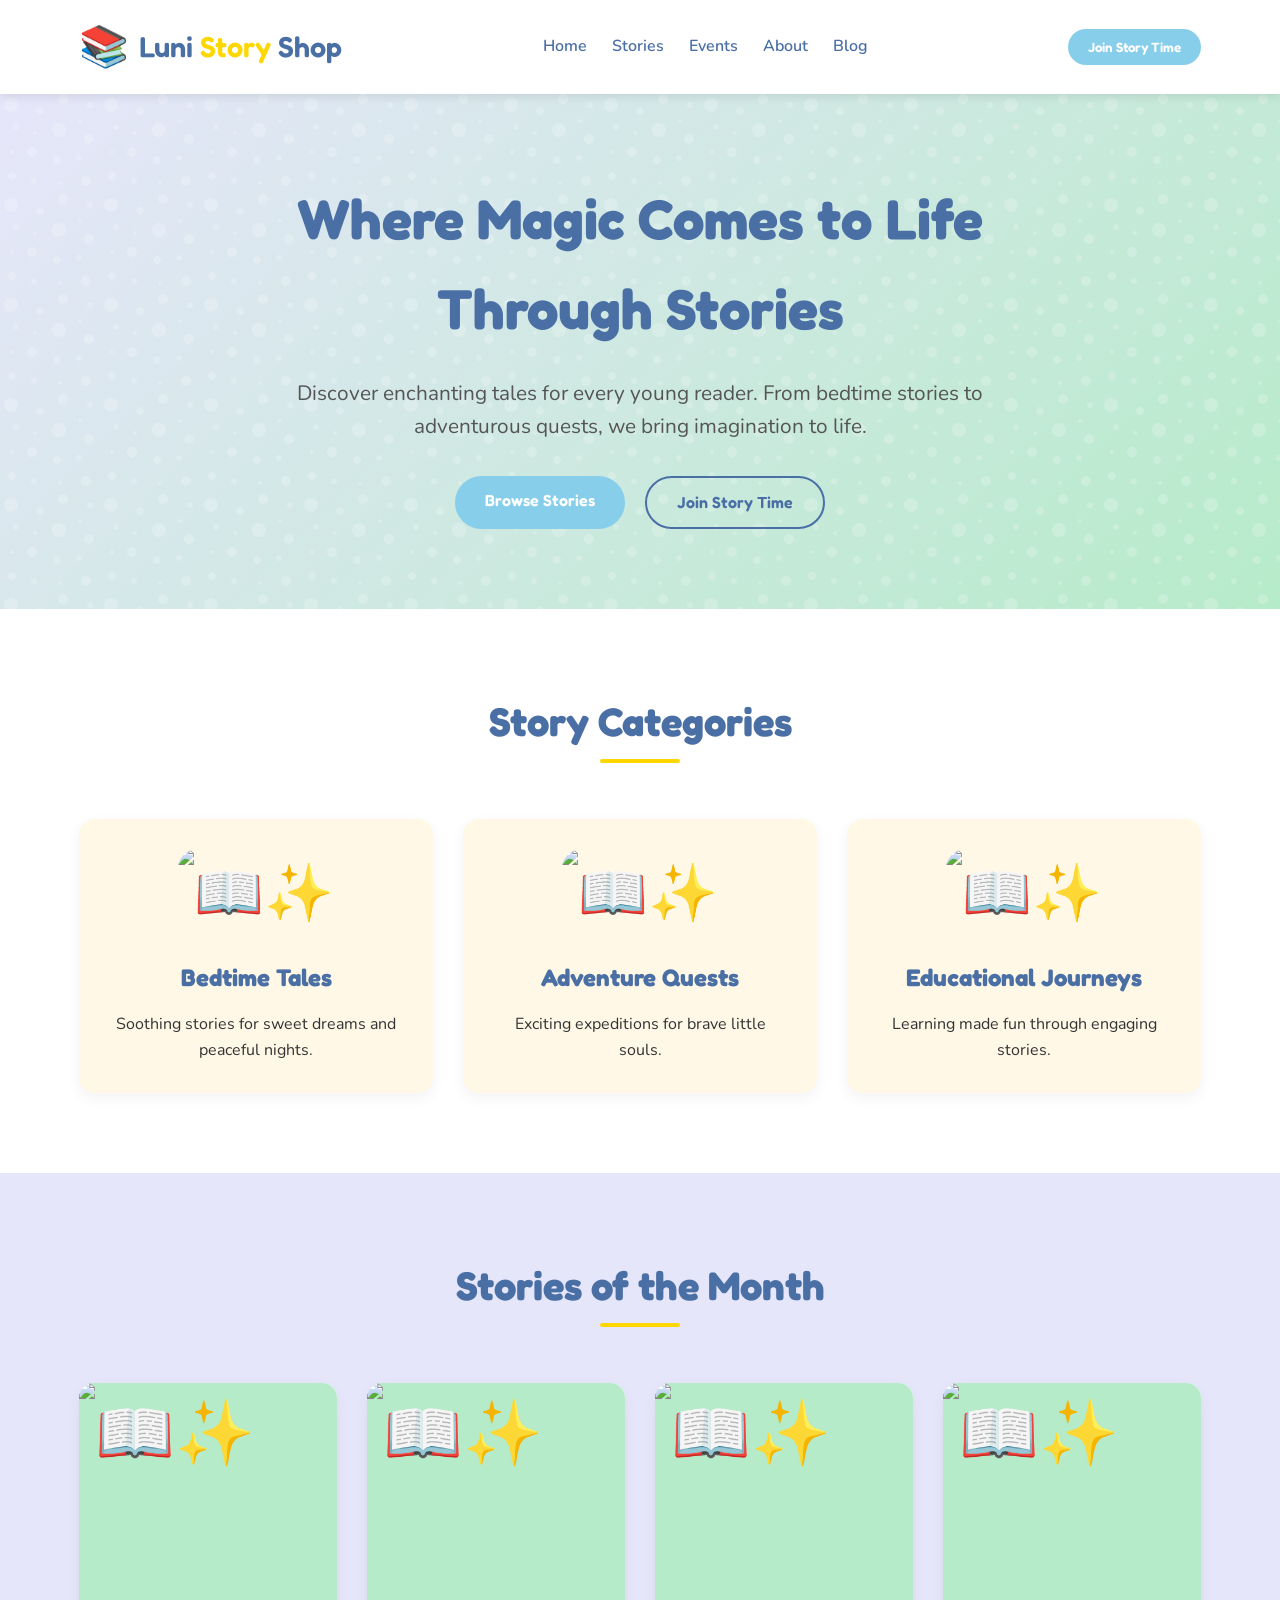
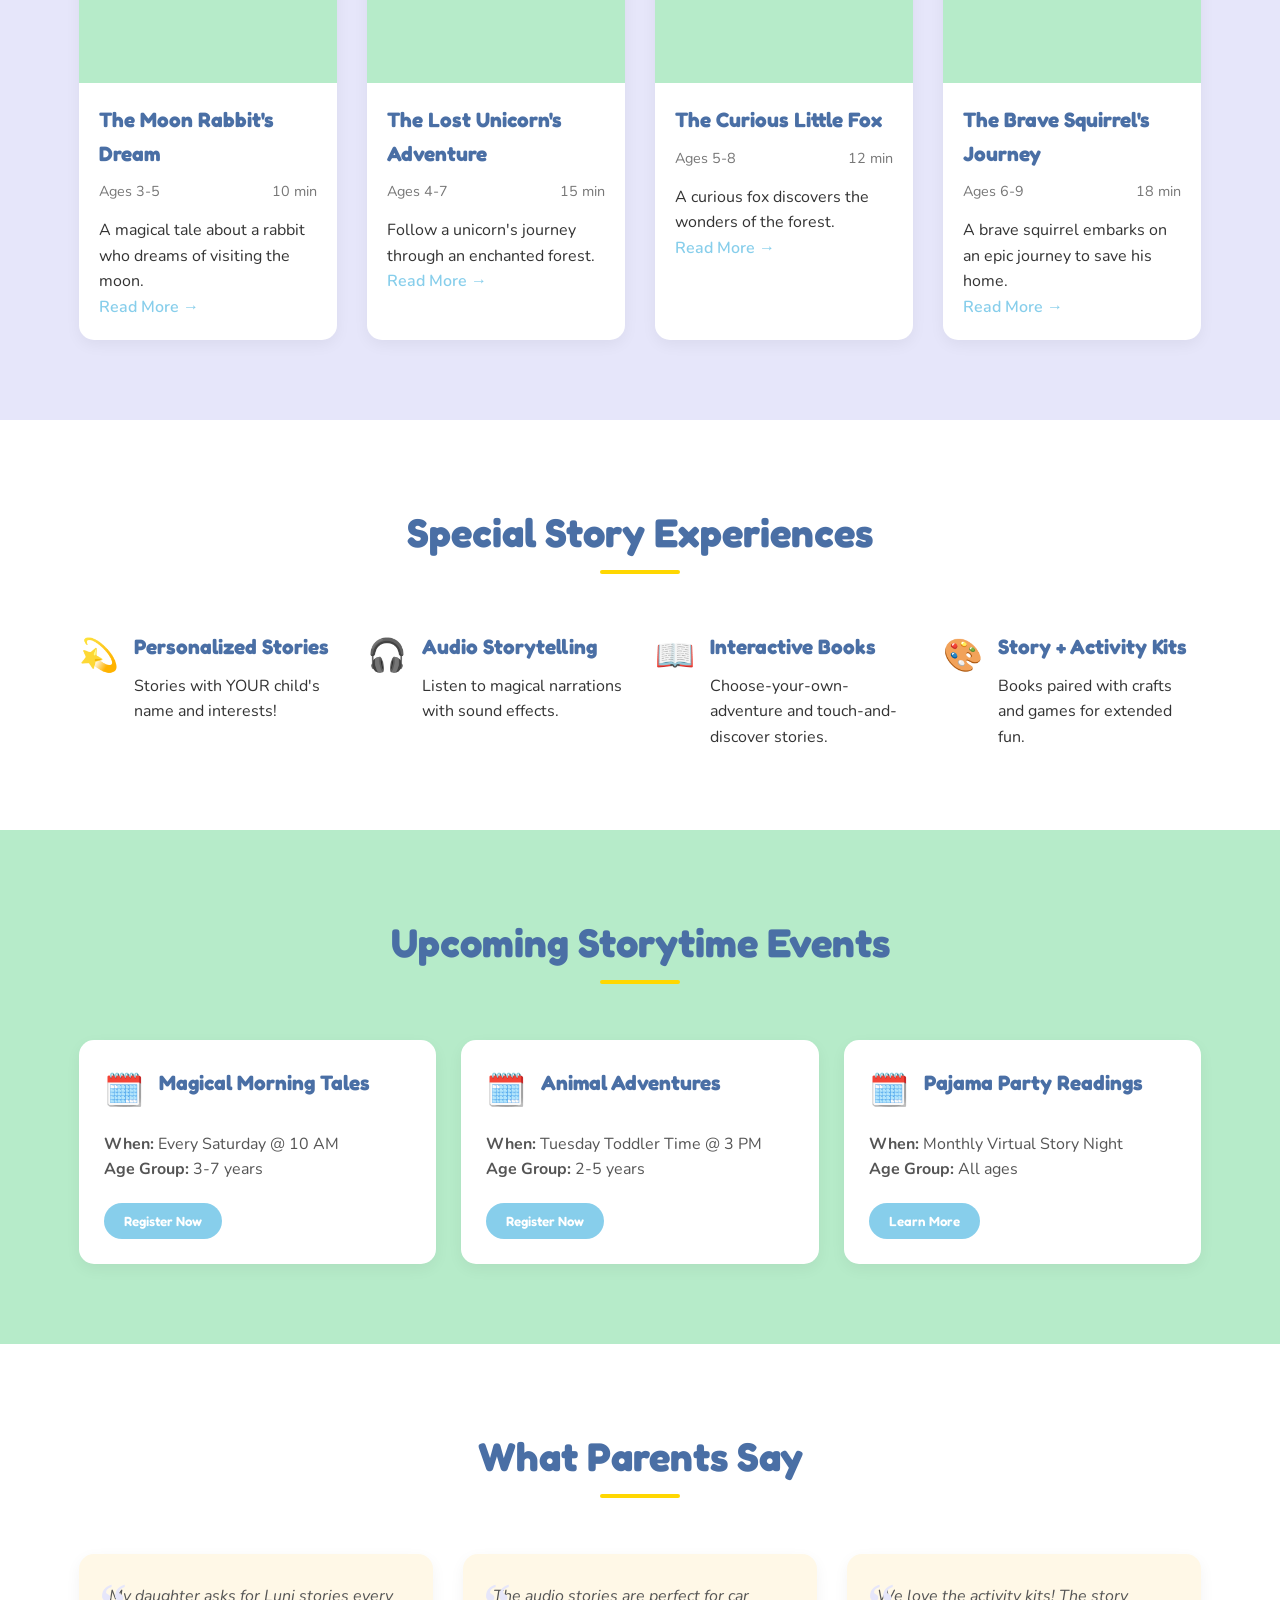
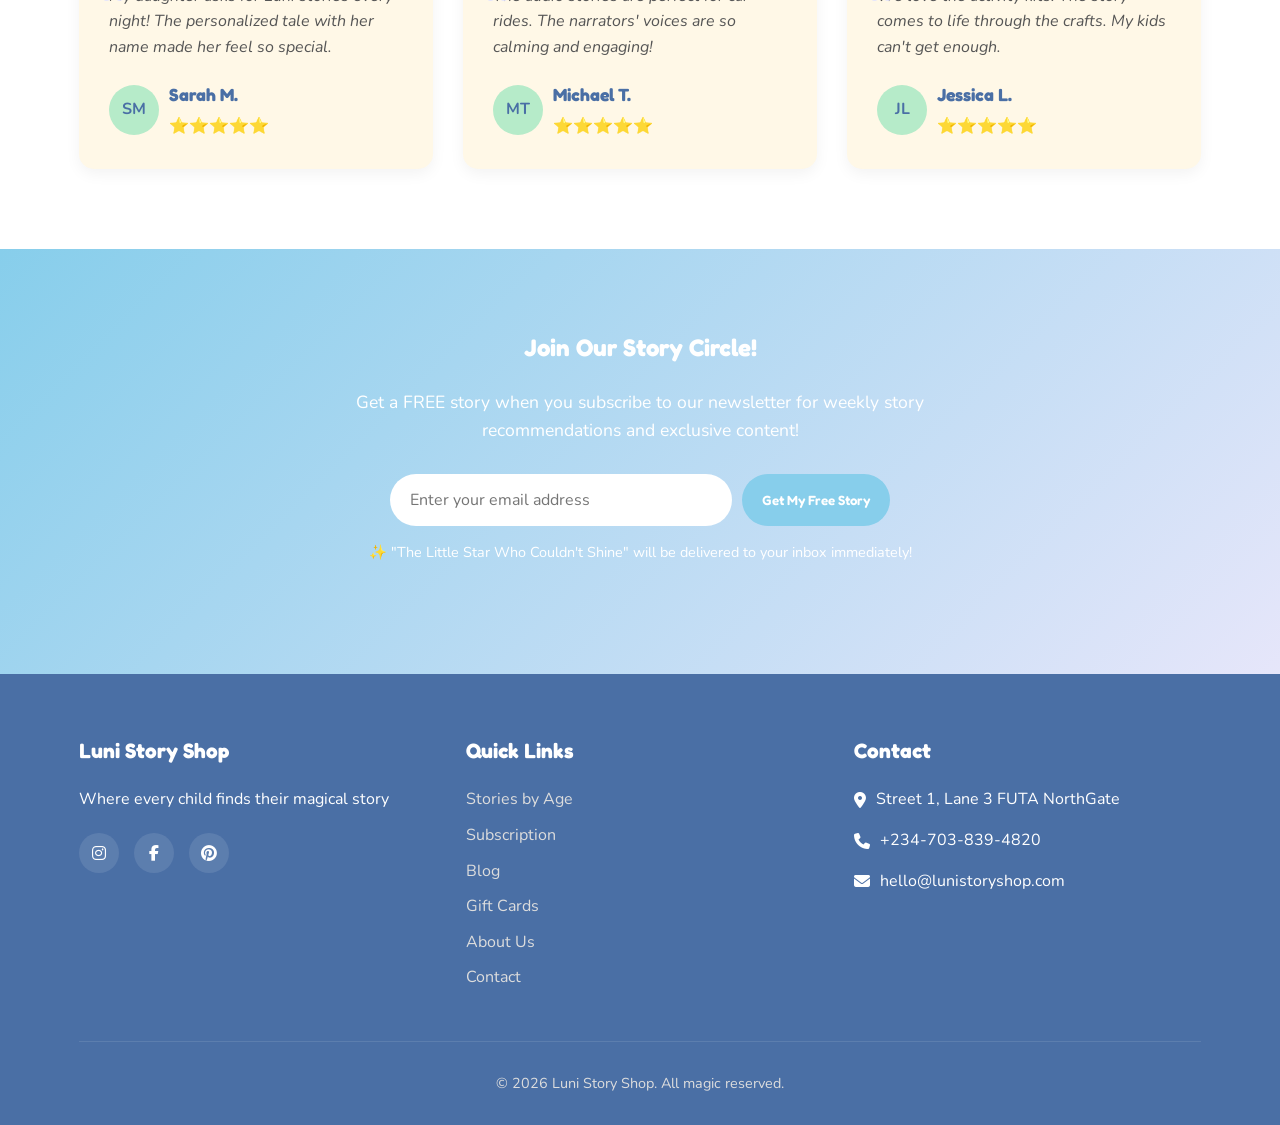
==== index.html @ 5b582730 "Add files via upload" ====
<!DOCTYPE html>
<html lang="en">
<head>
    <meta charset="UTF-8">
    <meta name="viewport" content="width=device-width, initial-scale=1.0">
    <title>Luni Story Shop - Where Magic Comes to Life Through Stories</title>
    <style>
        :root {
            --lavender: #E6E6FA;
            --mint: #B6EBC9;
            --cream: #FFF8E7;
            --warm-brown: #8B7355;
            --gold: #FFD700;
            --sky-blue: #87CEEB;
            --dark-blue: #4A6FA5;
        }
        
        * {
            margin: 0;
            padding: 0;
            box-sizing: border-box;
        }
        
        body {
            font-family: 'Nunito', sans-serif;
            background-color: var(--cream);
            color: #333;
            line-height: 1.6;
        }
        
        h1, h2, h3, h4 {
            font-family: 'Fredoka', sans-serif;
            color: var(--dark-blue);
            margin-bottom: 1rem;
        }
        
        .container {
            width: 90%;
            max-width: 1200px;
            margin: 0 auto;
            padding: 0 15px;
        }
        
        /* Header Styles */
        header {
            background-color: white;
            box-shadow: 0 2px 10px rgba(0,0,0,0.1);
            position: sticky;
            top: 0;
            z-index: 100;
        }
        
        .header-content {
            display: flex;
            justify-content: space-between;
            align-items: center;
            padding: 15px 0;
        }
        
        .logo {
            display: flex;
            align-items: center;
            gap: 10px;
        }
        
        .logo-icon {
            font-size: 2.5rem;
            color: var(--sky-blue);
        }
        
        .logo-text {
            font-family: 'Fredoka', sans-serif;
            font-size: 1.8rem;
            font-weight: 600;
            color: var(--dark-blue);
        }
        
        .logo-text span {
            color: var(--gold);
        }
        
        nav ul {
            display: flex;
            list-style: none;
            gap: 25px;
        }
        
        nav a {
            text-decoration: none;
            color: var(--dark-blue);
            font-weight: 600;
            transition: color 0.3s;
        }
        
        nav a:hover {
            color: var(--sky-blue);
        }
        
        .cta-button {
            background-color: var(--sky-blue);
            color: white;
            border: none;
            padding: 10px 20px;
            border-radius: 30px;
            font-family: 'Fredoka', sans-serif;
            font-weight: 600;
            cursor: pointer;
            transition: background-color 0.3s;
        }
        
        .cta-button:hover {
            background-color: var(--dark-blue);
        }
        
        /* Hero Section */
        .hero {
            background: linear-gradient(135deg, var(--lavender) 0%, var(--mint) 100%);
            padding: 80px 0;
            text-align: center;
            position: relative;
            overflow: hidden;
        }
        
        .hero::before {
            content: "";
            position: absolute;
            top: 0;
            left: 0;
            right: 0;
            bottom: 0;
            background-image: url("data:image/svg+xml,%3Csvg width='100' height='100' viewBox='0 0 100 100' xmlns='http://www.w3.org/2000/svg'%3E%3Cpath d='M11 18c3.866 0 7-3.134 7-7s-3.134-7-7-7-7 3.134-7 7 3.134 7 7 7zm48 25c3.866 0 7-3.134 7-7s-3.134-7-7-7-7 3.134-7 7 3.134 7 7 7zm-43-7c1.657 0 3-1.343 3-3s-1.343-3-3-3-3 1.343-3 3 1.343 3 3 3zm63 31c1.657 0 3-1.343 3-3s-1.343-3-3-3-3 1.343-3 3 1.343 3 3 3zM34 90c1.657 0 3-1.343 3-3s-1.343-3-3-3-3 1.343-3 3 1.343 3 3 3zm56-76c1.657 0 3-1.343 3-3s-1.343-3-3-3-3 1.343-3 3 1.343 3 3 3zM12 86c2.21 0 4-1.79 4-4s-1.79-4-4-4-4 1.79-4 4 1.79 4 4 4zm28-65c2.21 0 4-1.79 4-4s-1.79-4-4-4-4 1.79-4 4 1.79 4 4 4zm23-11c2.76 0 5-2.24 5-5s-2.24-5-5-5-5 2.24-5 5 2.24 5 5 5zm-6 60c2.21 0 4-1.79 4-4s-1.79-4-4-4-4 1.79-4 4 1.79 4 4 4zm29 22c2.76 0 5-2.24 5-5s-2.24-5-5-5-5 2.24-5 5 2.24 5 5 5zM32 63c2.76 0 5-2.24 5-5s-2.24-5-5-5-5 2.24-5 5 2.24 5 5 5zm57-13c2.76 0 5-2.24 5-5s-2.24-5-5-5-5 2.24-5 5 2.24 5 5 5zm-9-21c1.105 0 2-.895 2-2s-.895-2-2-2-2 .895-2 2 .895 2 2 2zM60 91c1.105 0 2-.895 2-2s-.895-2-2-2-2 .895-2 2 .895 2 2 2zM35 41c1.105 0 2-.895 2-2s-.895-2-2-2-2 .895-2 2 .895 2 2 2zM12 60c1.105 0 2-.895 2-2s-.895-2-2-2-2 .895-2 2 .895 2 2 2z' fill='%23ffffff' fill-opacity='0.2' fill-rule='evenodd'/%3E%3C/svg%3E");
        }
        
        .hero-content {
            position: relative;
            z-index: 1;
            max-width: 800px;
            margin: 0 auto;
        }
        
        .hero h1 {
            font-size: 3.5rem;
            margin-bottom: 1.5rem;
            color: var(--dark-blue);
        }
        
        .hero p {
            font-size: 1.3rem;
            margin-bottom: 2rem;
            color: #555;
        }
        
        .hero-buttons {
            display: flex;
            justify-content: center;
            gap: 20px;
            margin-top: 30px;
        }
        
        .btn-primary {
            background-color: var(--sky-blue);
            color: white;
            padding: 12px 30px;
            border-radius: 30px;
            text-decoration: none;
            font-weight: 600;
            font-family: 'Fredoka', sans-serif;
            transition: background-color 0.3s;
        }
        
        .btn-primary:hover {
            background-color: var(--dark-blue);
        }
        
        .btn-secondary {
            background-color: transparent;
            color: var(--dark-blue);
            border: 2px solid var(--dark-blue);
            padding: 12px 30px;
            border-radius: 30px;
            text-decoration: none;
            font-weight: 600;
            font-family: 'Fredoka', sans-serif;
            transition: all 0.3s;
        }
        
        .btn-secondary:hover {
            background-color: var(--dark-blue);
            color: white;
        }
        
        /* Categories Section */
        .categories {
            padding: 80px 0;
            background-color: white;
        }
        
        .section-title {
            text-align: center;
            margin-bottom: 50px;
        }
        
        .section-title h2 {
            font-size: 2.5rem;
            position: relative;
            display: inline-block;
        }
        
        .section-title h2::after {
            content: "";
            position: absolute;
            bottom: -10px;
            left: 50%;
            transform: translateX(-50%);
            width: 80px;
            height: 4px;
            background-color: var(--gold);
            border-radius: 2px;
        }
        
        .categories-grid {
            display: grid;
            grid-template-columns: repeat(auto-fit, minmax(300px, 1fr));
            gap: 30px;
        }
        
        .category-card {
            background-color: var(--cream);
            border-radius: 15px;
            padding: 30px;
            text-align: center;
            box-shadow: 0 5px 15px rgba(0,0,0,0.05);
            transition: transform 0.3s, box-shadow 0.3s;
        }
        
        .category-card:hover {
            transform: translateY(-10px);
            box-shadow: 0 15px 30px rgba(0,0,0,0.1);
        }
        
        .category-icon {
            font-size: 3.5rem;
            margin-bottom: 20px;
            color: var(--sky-blue);
        }
        
        .category-card h3 {
            font-size: 1.5rem;
            margin-bottom: 15px;
        }
        
        /* Featured Stories */
        .featured-stories {
            padding: 80px 0;
            background-color: var(--lavender);
        }
        
        .stories-grid {
            display: grid;
            grid-template-columns: repeat(auto-fit, minmax(250px, 1fr));
            gap: 30px;
        }
        
        .story-card {
            background-color: white;
            border-radius: 15px;
            overflow: hidden;
            box-shadow: 0 5px 15px rgba(0,0,0,0.05);
            transition: transform 0.3s;
        }
        
        .story-card:hover {
            transform: translateY(-10px);
        }
        
        .story-image {
            height: 300px;
            background-color: var(--mint);
            display: flex;
            align-items: center;
            justify-content: center;
            font-size: 4rem;
            color: var(--dark-blue);
        }
        
        .story-content {
            padding: 20px;
        }
        
        .story-content h3 {
            font-size: 1.3rem;
            margin-bottom: 10px;
        }
        
        .story-meta {
            display: flex;
            justify-content: space-between;
            margin-bottom: 15px;
            font-size: 0.9rem;
            color: #777;
        }
        
        .read-more {
            display: inline-block;
            color: var(--sky-blue);
            text-decoration: none;
            font-weight: 600;
            transition: color 0.3s;
        }
        
        .read-more:hover {
            color: var(--dark-blue);
        }
        
        /* Special Features */
        .special-features {
            padding: 80px 0;
            background-color: white;
        }
        
        .features-grid {
            display: grid;
            grid-template-columns: repeat(auto-fit, minmax(250px, 1fr));
            gap: 30px;
        }
        
        .feature-item {
            display: flex;
            align-items: flex-start;
            gap: 15px;
        }
        
        .feature-icon {
            font-size: 2rem;
            color: var(--gold);
            flex-shrink: 0;
        }
        
        .feature-text h3 {
            margin-bottom: 10px;
            font-size: 1.3rem;
        }
        
        /* Storytime Schedule */
        .storytime-schedule {
            padding: 80px 0;
            background-color: var(--mint);
        }
        
        .schedule-cards {
            display: grid;
            grid-template-columns: repeat(auto-fit, minmax(300px, 1fr));
            gap: 25px;
        }
        
        .schedule-card {
            background-color: white;
            border-radius: 15px;
            padding: 25px;
            box-shadow: 0 5px 15px rgba(0,0,0,0.05);
        }
        
        .schedule-header {
            display: flex;
            align-items: center;
            gap: 15px;
            margin-bottom: 15px;
        }
        
        .schedule-icon {
            font-size: 2rem;
            color: var(--sky-blue);
        }
        
        .schedule-title {
            font-size: 1.3rem;
        }
        
        .schedule-details {
            margin-bottom: 20px;
            color: #555;
        }
        
        /* Testimonials */
        .testimonials {
            padding: 80px 0;
            background-color: white;
        }
        
        .testimonials-grid {
            display: grid;
            grid-template-columns: repeat(auto-fit, minmax(300px, 1fr));
            gap: 30px;
        }
        
        .testimonial-card {
            background-color: var(--cream);
            border-radius: 15px;
            padding: 30px;
            box-shadow: 0 5px 15px rgba(0,0,0,0.05);
            position: relative;
        }
        
        .testimonial-card::before {
            content: "\201C";
            position: absolute;
            top: 20px;
            left: 20px;
            font-size: 4rem;
            color: var(--lavender);
            font-family: Georgia, serif;
            line-height: 1;
        }
        
        .testimonial-text {
            margin-bottom: 20px;
            font-style: italic;
            color: #555;
        }
        
        .testimonial-author {
            display: flex;
            align-items: center;
            gap: 10px;
        }
        
        .author-avatar {
            width: 50px;
            height: 50px;
            border-radius: 50%;
            background-color: var(--mint);
            display: flex;
            align-items: center;
            justify-content: center;
            font-weight: bold;
            color: var(--dark-blue);
        }
        
        .author-info h4 {
            margin-bottom: 5px;
            font-size: 1.1rem;
        }
        
        .author-info p {
            color: #777;
            font-size: 0.9rem;
        }
        
        .stars {
            color: var(--gold);
            margin-top: 5px;
        }
        
        /* Newsletter */
        .newsletter {
            padding: 80px 0;
            background: linear-gradient(135deg, var(--sky-blue) 0%, var(--lavender) 100%);
            text-align: center;
        }
        
        .newsletter-content {
            max-width: 600px;
            margin: 0 auto;
        }
        
        .newsletter h2 {
            color: white;
            margin-bottom: 20px;
        }
        
        .newsletter p {
            color: white;
            margin-bottom: 30px;
            font-size: 1.1rem;
        }
        
        .newsletter-form {
            display: flex;
            gap: 10px;
            max-width: 500px;
            margin: 0 auto;
        }
        
        .newsletter-input {
            flex: 1;
            padding: 15px 20px;
            border: none;
            border-radius: 30px;
            font-family: 'Nunito', sans-serif;
            font-size: 1rem;
        }
        
        /* Footer */
        footer {
            background-color: var(--dark-blue);
            color: white;
            padding: 60px 0 30px;
        }
        
        .footer-content {
            display: grid;
            grid-template-columns: repeat(auto-fit, minmax(200px, 1fr));
            gap: 40px;
            margin-bottom: 40px;
        }
        
        .footer-column h3 {
            color: white;
            margin-bottom: 20px;
            font-size: 1.3rem;
        }
        
        .footer-links {
            list-style: none;
        }
        
        .footer-links li {
            margin-bottom: 10px;
        }
        
        .footer-links a {
            color: #ddd;
            text-decoration: none;
            transition: color 0.3s;
        }
        
        .footer-links a:hover {
            color: var(--gold);
        }
        
        .contact-info {
            display: flex;
            flex-direction: column;
            gap: 15px;
        }
        
        .contact-item {
            display: flex;
            align-items: center;
            gap: 10px;
        }
        
        .social-icons {
            display: flex;
            gap: 15px;
            margin-top: 20px;
        }
        
        .social-icon {
            display: flex;
            align-items: center;
            justify-content: center;
            width: 40px;
            height: 40px;
            background-color: rgba(255,255,255,0.1);
            border-radius: 50%;
            color: white;
            text-decoration: none;
            transition: background-color 0.3s;
        }
        
        .social-icon:hover {
            background-color: var(--gold);
        }
        
        .footer-bottom {
            text-align: center;
            padding-top: 30px;
            border-top: 1px solid rgba(255,255,255,0.1);
            color: #ddd;
            font-size: 0.9rem;
        }
        
        /* Responsive Design */
        @media (max-width: 768px) {
            .header-content {
                flex-direction: column;
                gap: 15px;
            }
            
            nav ul {
                gap: 15px;
            }
            
            .hero h1 {
                font-size: 2.5rem;
            }
            
            .hero-buttons {
                flex-direction: column;
                align-items: center;
            }
            
            .newsletter-form {
                flex-direction: column;
            }
        }
    </style>
<link rel="preconnect" href="https://fonts.googleapis.com"><link href="https://fonts.googleapis.com/css2?family=Fredoka:wght@400;600&family=Nunito:wght@400;600;700&display=swap" rel="stylesheet"><link rel="stylesheet" href="https://cdnjs.cloudflare.com/ajax/libs/font-awesome/6.5.1/css/all.min.css"><link rel="stylesheet" href="css/extras.css"></head>
<body>
    <!-- Header -->
    <header>
        <div class="container">
            <div class="header-content">
                <div class="logo">
                    <div class="logo-icon">📚</div>
                    <div class="logo-text">Luni <span>Story</span> Shop</div>
                </div>
                <nav>
                    <ul>
                        <li><a href="index.html">Home</a></li>
                        <li><a href="stories.html">Stories</a></li>
                        <li><a href="events.html">Events</a></li>
                        <li><a href="about.html">About</a></li>
                        <li><a href="blog.html">Blog</a></li>
                    </ul>
                </nav>
                <button class="cta-button">Join Story Time</button>
            </div>
        </div>
    </header>

    <!-- Hero Section -->
    <section class="hero">
        <div class="container">
            <div class="hero-content">
                <h1>Where Magic Comes to Life Through Stories</h1>
                <p>Discover enchanting tales for every young reader. From bedtime stories to adventurous quests, we bring imagination to life.</p>
                <div class="hero-buttons">
                    <a href="stories.html" class="btn-primary">Browse Stories</a>
                    <a href="events.html" class="btn-secondary">Join Story Time</a>
                </div>
            </div>
        </div>
    </section>

    <!-- Categories Section -->
    <section class="categories">
        <div class="container">
            <div class="section-title">
                <h2>Story Categories</h2>
            </div>
            <div class="categories-grid">
                <div class="category-card">
                    <div class="category-icon"><img src="images/IMG-20260217-WA0010.jpg" alt="📖✨" height="100%" width="100%"  style="border-radius: 20px" ></div>
                    <h3>Bedtime Tales</h3>
                    <p>Soothing stories for sweet dreams and peaceful nights.</p>
                </div>
                <div class="category-card">
                    <div class="category-icon"><img src="images/IMG-20260217-WA0011.jpg" alt="📖✨" height="100%" width="100%"  style="border-radius: 20px" ></div>
                    <h3>Adventure Quests</h3>
                    <p>Exciting expeditions for brave little souls.</p>
                </div>
                <div class="category-card">
                    <div class="category-icon"><img src="images/IMG-20260217-WA0003.jpg" alt="📖✨" height="100%" width="100%"  style="border-radius: 20px" ></div>
                    <h3>Educational Journeys</h3>
                    <p>Learning made fun through engaging stories.</p>
                </div>
            </div>
        </div>
    </section>

    <!-- Featured Stories -->
    <section class="featured-stories">
        <div class="container">
            <div class="section-title">
                <h2>Stories of the Month</h2>
            </div>
            <div class="stories-grid">
                <div class="story-card">
                    <div class="story-image"><img src="images/IMG-20260217-WA0013.jpg" alt="📖✨" height="100%" width="100%"  ></div>
                    <div class="story-content">
                        <h3>The Moon Rabbit's Dream</h3>
                        <div class="story-meta">
                            <span>Ages 3-5</span>
                            <span>10 min</span>
                        </div>
                        <p>A magical tale about a rabbit who dreams of visiting the moon.</p>
                        <a href="#" class="read-more">Read More →</a>
                    </div>
                </div>
                <div class="story-card">
                    <div class="story-image"><img src="images/IMG-20260217-WA0014.jpg" alt="📖✨" height="100%" width="100%"   ></div>
                    <div class="story-content">
                        <h3>The Lost Unicorn's Adventure</h3>
                        <div class="story-meta">
                            <span>Ages 4-7</span>
                            <span>15 min</span>
                        </div>
                        <p>Follow a unicorn's journey through an enchanted forest.</p>
                        <a href="#" class="read-more">Read More →</a>
                    </div>
                </div>
                <div class="story-card">
                    <div class="story-image"><img src="images/IMG-20260217-WA0015.jpg" alt="📖✨" height="100%" width="100%"  ></div>
                    <div class="story-content">
                        <h3>The Curious Little Fox</h3>
                        <div class="story-meta">
                            <span>Ages 5-8</span>
                            <span>12 min</span>
                        </div>
                        <p>A curious fox discovers the wonders of the forest.</p>
                        <a href="#" class="read-more">Read More →</a>
                    </div>
                </div>
                <div class="story-card">
                    <div class="story-image"><img src="images/IMG-20260217-WA0016.jpg" alt="📖✨" height="100%" width="100%"  ></div>
                    <div class="story-content">
                        <h3>The Brave Squirrel's Journey</h3>
                        <div class="story-meta">
                            <span>Ages 6-9</span>
                            <span>18 min</span>
                        </div>
                        <p>A brave squirrel embarks on an epic journey to save his home.</p>
                        <a href="#" class="read-more">Read More →</a>
                    </div>
                </div>
            </div>
        </div>
    </section>

    <!-- Special Features -->
    <section class="special-features">
        <div class="container">
            <div class="section-title">
                <h2>Special Story Experiences</h2>
            </div>
            <div class="features-grid">
                <div class="feature-item">
                    <div class="feature-icon">💫</div>
                    <div class="feature-text">
                        <h3>Personalized Stories</h3>
                        <p>Stories with YOUR child's name and interests!</p>
                    </div>
                </div>
                <div class="feature-item">
                    <div class="feature-icon">🎧</div>
                    <div class="feature-text">
                        <h3>Audio Storytelling</h3>
                        <p>Listen to magical narrations with sound effects.</p>
                    </div>
                </div>
                <div class="feature-item">
                    <div class="feature-icon">📖</div>
                    <div class="feature-text">
                        <h3>Interactive Books</h3>
                        <p>Choose-your-own-adventure and touch-and-discover stories.</p>
                    </div>
                </div>
                <div class="feature-item">
                    <div class="feature-icon">🎨</div>
                    <div class="feature-text">
                        <h3>Story + Activity Kits</h3>
                        <p>Books paired with crafts and games for extended fun.</p>
                    </div>
                </div>
            </div>
        </div>
    </section>

    <!-- Storytime Schedule -->
    <section class="storytime-schedule">
        <div class="container">
            <div class="section-title">
                <h2>Upcoming Storytime Events</h2>
            </div>
            <div class="schedule-cards">
                <div class="schedule-card">
                    <div class="schedule-header">
                        <div class="schedule-icon">🗓️</div>
                        <h3 class="schedule-title">Magical Morning Tales</h3>
                    </div>
                    <div class="schedule-details">
                        <p><strong>When:</strong> Every Saturday @ 10 AM</p>
                        <p><strong>Age Group:</strong> 3-7 years</p>
                    </div>
                    <button class="cta-button">Register Now</button>
                </div>
                <div class="schedule-card">
                    <div class="schedule-header">
                        <div class="schedule-icon">🗓️</div>
                        <h3 class="schedule-title">Animal Adventures</h3>
                    </div>
                    <div class="schedule-details">
                        <p><strong>When:</strong> Tuesday Toddler Time @ 3 PM</p>
                        <p><strong>Age Group:</strong> 2-5 years</p>
                    </div>
                    <button class="cta-button">Register Now</button>
                </div>
                <div class="schedule-card">
                    <div class="schedule-header">
                        <div class="schedule-icon">🗓️</div>
                        <h3 class="schedule-title">Pajama Party Readings</h3>
                    </div>
                    <div class="schedule-details">
                        <p><strong>When:</strong> Monthly Virtual Story Night</p>
                        <p><strong>Age Group:</strong> All ages</p>
                    </div>
                    <button class="cta-button">Learn More</button>
                </div>
            </div>
        </div>
    </section>

    <!-- Testimonials -->
    <section class="testimonials">
        <div class="container">
            <div class="section-title">
                <h2>What Parents Say</h2>
            </div>
            <div class="testimonials-grid">
                <div class="testimonial-card">
                    <div class="testimonial-text">
                        My daughter asks for Luni stories every night! The personalized tale with her name made her feel so special.
                    </div>
                    <div class="testimonial-author">
                        <div class="author-avatar">SM</div>
                        <div class="author-info">
                            <h4>Sarah M.</h4>
                            <div class="stars">⭐⭐⭐⭐⭐</div>
                        </div>
                    </div>
                </div>
                <div class="testimonial-card">
                    <div class="testimonial-text">
                        The audio stories are perfect for car rides. The narrators' voices are so calming and engaging!
                    </div>
                    <div class="testimonial-author">
                        <div class="author-avatar">MT</div>
                        <div class="author-info">
                            <h4>Michael T.</h4>
                            <div class="stars">⭐⭐⭐⭐⭐</div>
                        </div>
                    </div>
                </div>
                <div class="testimonial-card">
                    <div class="testimonial-text">
                        We love the activity kits! The story comes to life through the crafts. My kids can't get enough.
                    </div>
                    <div class="testimonial-author">
                        <div class="author-avatar">JL</div>
                        <div class="author-info">
                            <h4>Jessica L.</h4>
                            <div class="stars">⭐⭐⭐⭐⭐</div>
                        </div>
                    </div>
                </div>
            </div>
        </div>
    </section>

    <!-- Newsletter -->
    <section class="newsletter">
        <div class="container">
            <div class="newsletter-content">
                <h2>Join Our Story Circle!</h2>
                <p>Get a FREE story when you subscribe to our newsletter for weekly story recommendations and exclusive content!</p>
                <form class="newsletter-form">
                    <input type="email" class="newsletter-input" placeholder="Enter your email address" required>
                    <button type="submit" class="cta-button">Get My Free Story</button>
                </form>
                <p style="margin-top: 15px; font-size: 0.9rem;">✨ "The Little Star Who Couldn't Shine" will be delivered to your inbox immediately!</p>
            </div>
        </div>
    </section>

    <!-- Footer -->
    <footer>
        <div class="container">
            <div class="footer-content">
                <div class="footer-column">
                    <h3>Luni Story Shop</h3>
                    <p>Where every child finds their magical story</p>
                    <div class="social-icons">
                        <a href="#" class="social-icon"><i class="fab fa-instagram"></i></a>
                        <a href="#" class="social-icon"><i class="fab fa-facebook-f"></i></a>
                        <a href="#" class="social-icon"><i class="fab fa-pinterest"></i></a>
                    </div>
                </div>
                <div class="footer-column">
                    <h3>Quick Links</h3>
                    <ul class="footer-links">
                        <li><a href="stories.html">Stories by Age</a></li>
                        <li><a href="events.html">Subscription</a></li>
                        <li><a href="blog.html">Blog</a></li>
                        <li><a href="events.html">Gift Cards</a></li>
                        <li><a href="about.html">About Us</a></li>
                        <li><a href="about.html#contact">Contact</a></li>
                    </ul>
                </div>
                <div class="footer-column">
                    <h3>Contact</h3>
                    <div class="contact-info">
                        <div class="contact-item">
                            <i class="fas fa-map-marker-alt"></i>
                            <span>Street 1, Lane 3 FUTA NorthGate</span>
                        </div>
                        <div class="contact-item">
                            <i class="fas fa-phone"></i>
                            <span>+234-703-839-4820</span>
                        </div>
                        <div class="contact-item">
                            <i class="fas fa-envelope"></i>
                            <span>hello@lunistoryshop.com</span>
                        </div>
                    </div>
                </div>
            </div>
            <div class="footer-bottom">
                <p>&copy; <span id="year">2026</span> Luni Story Shop. All magic reserved.</p>
            </div>
        </div>
    </footer>

    <script src="js/main.js"></script></body>
</html>
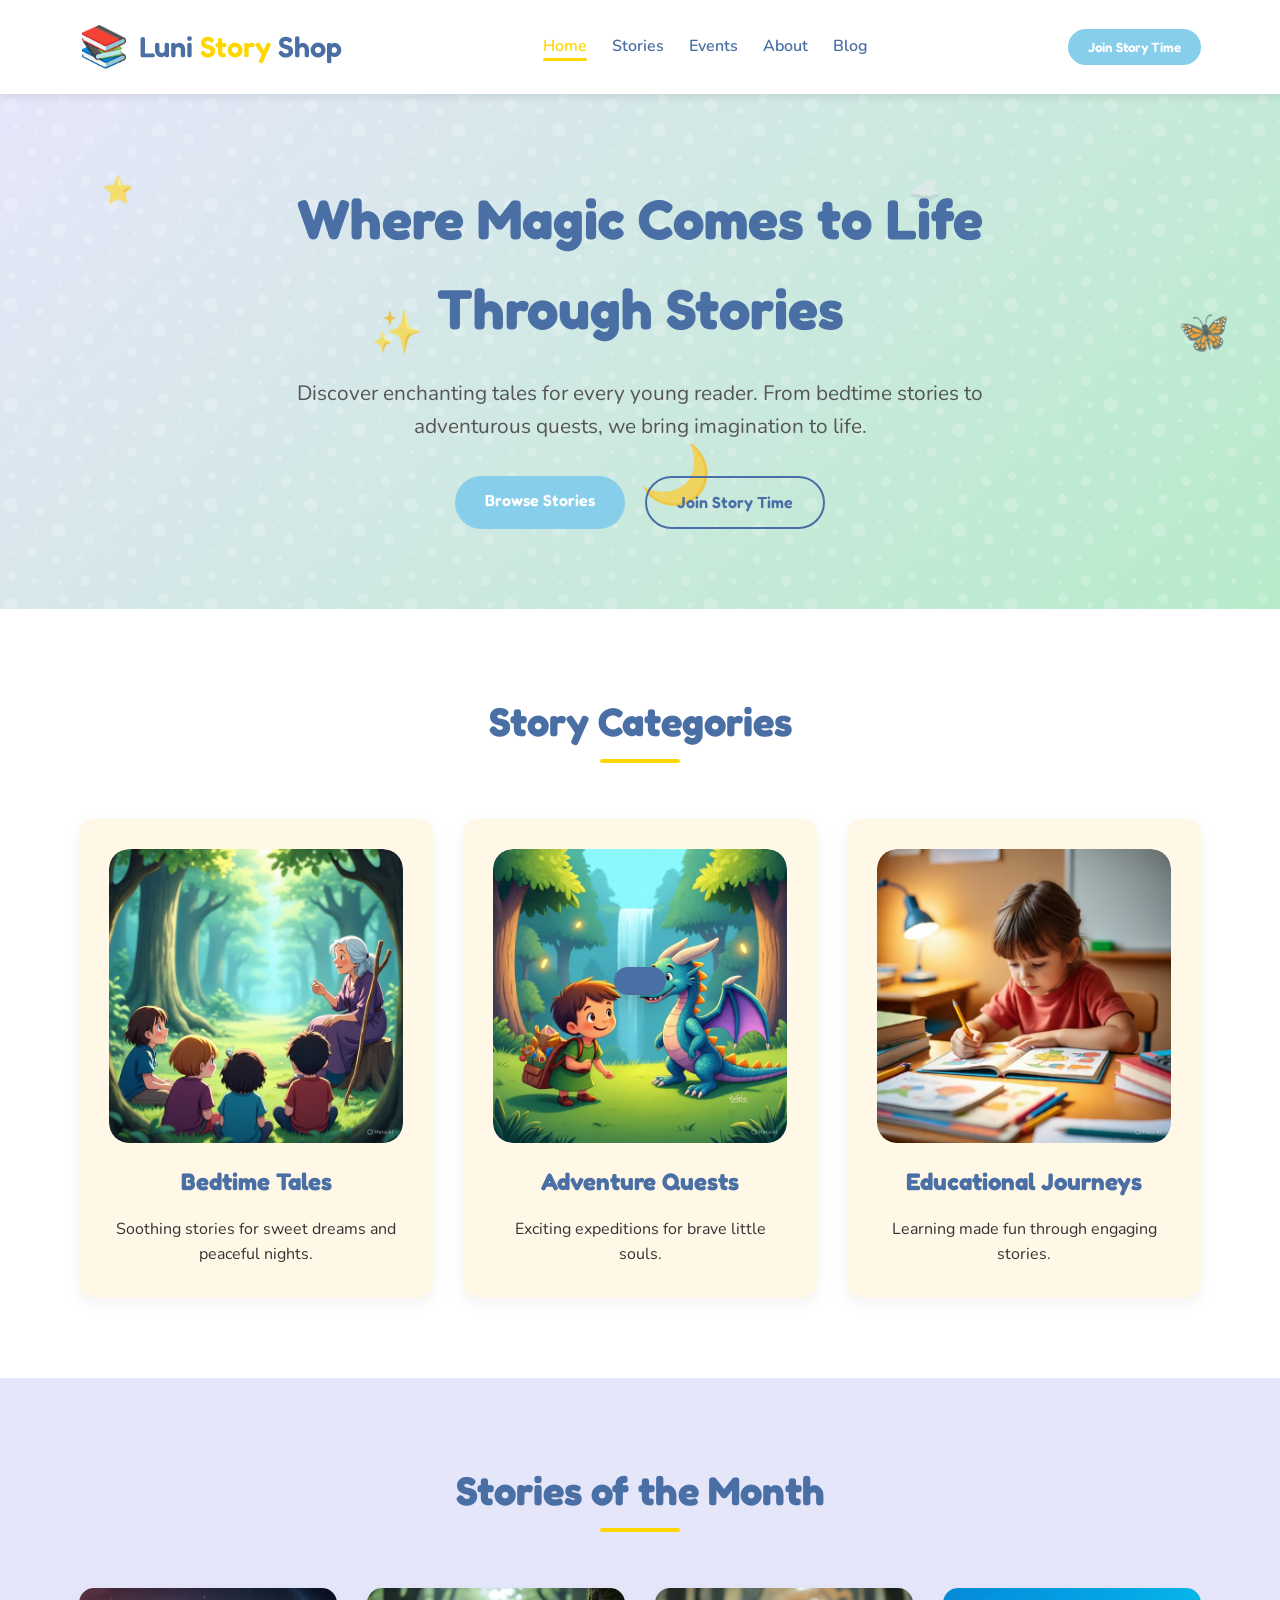
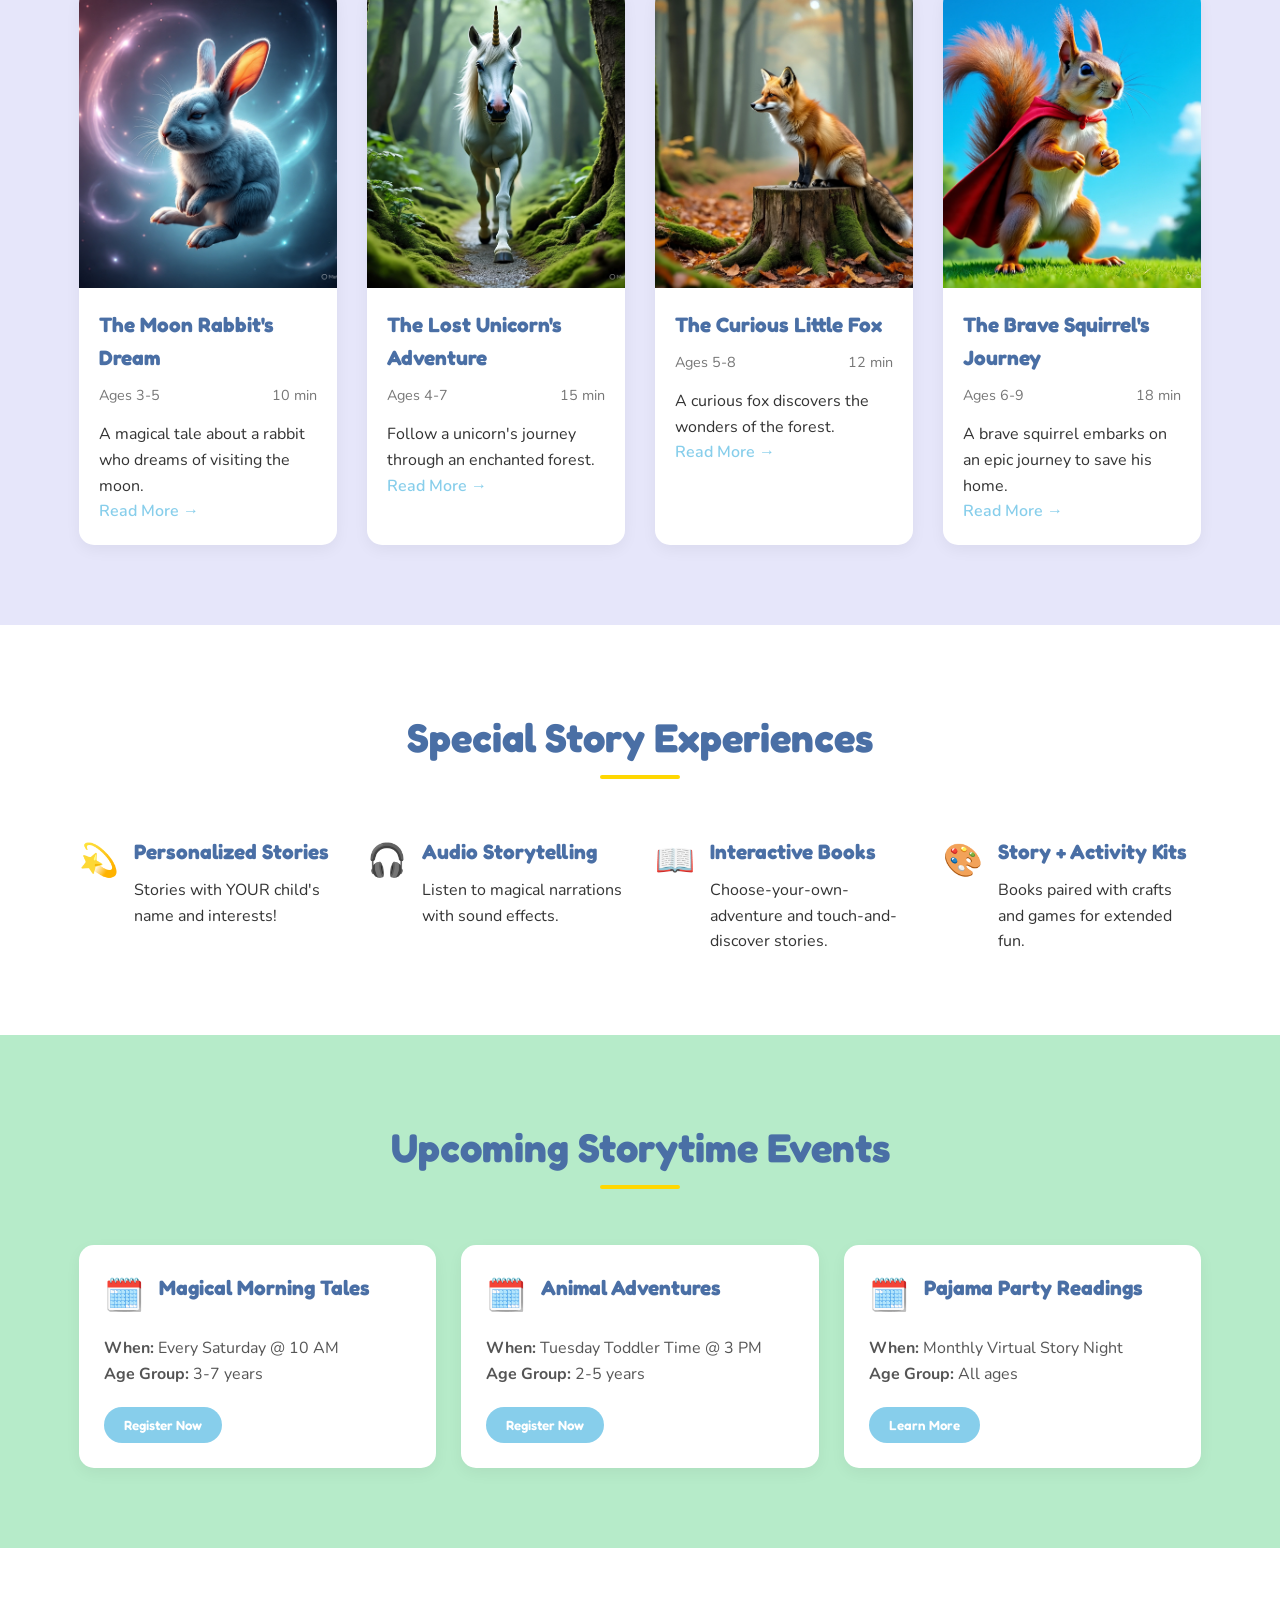
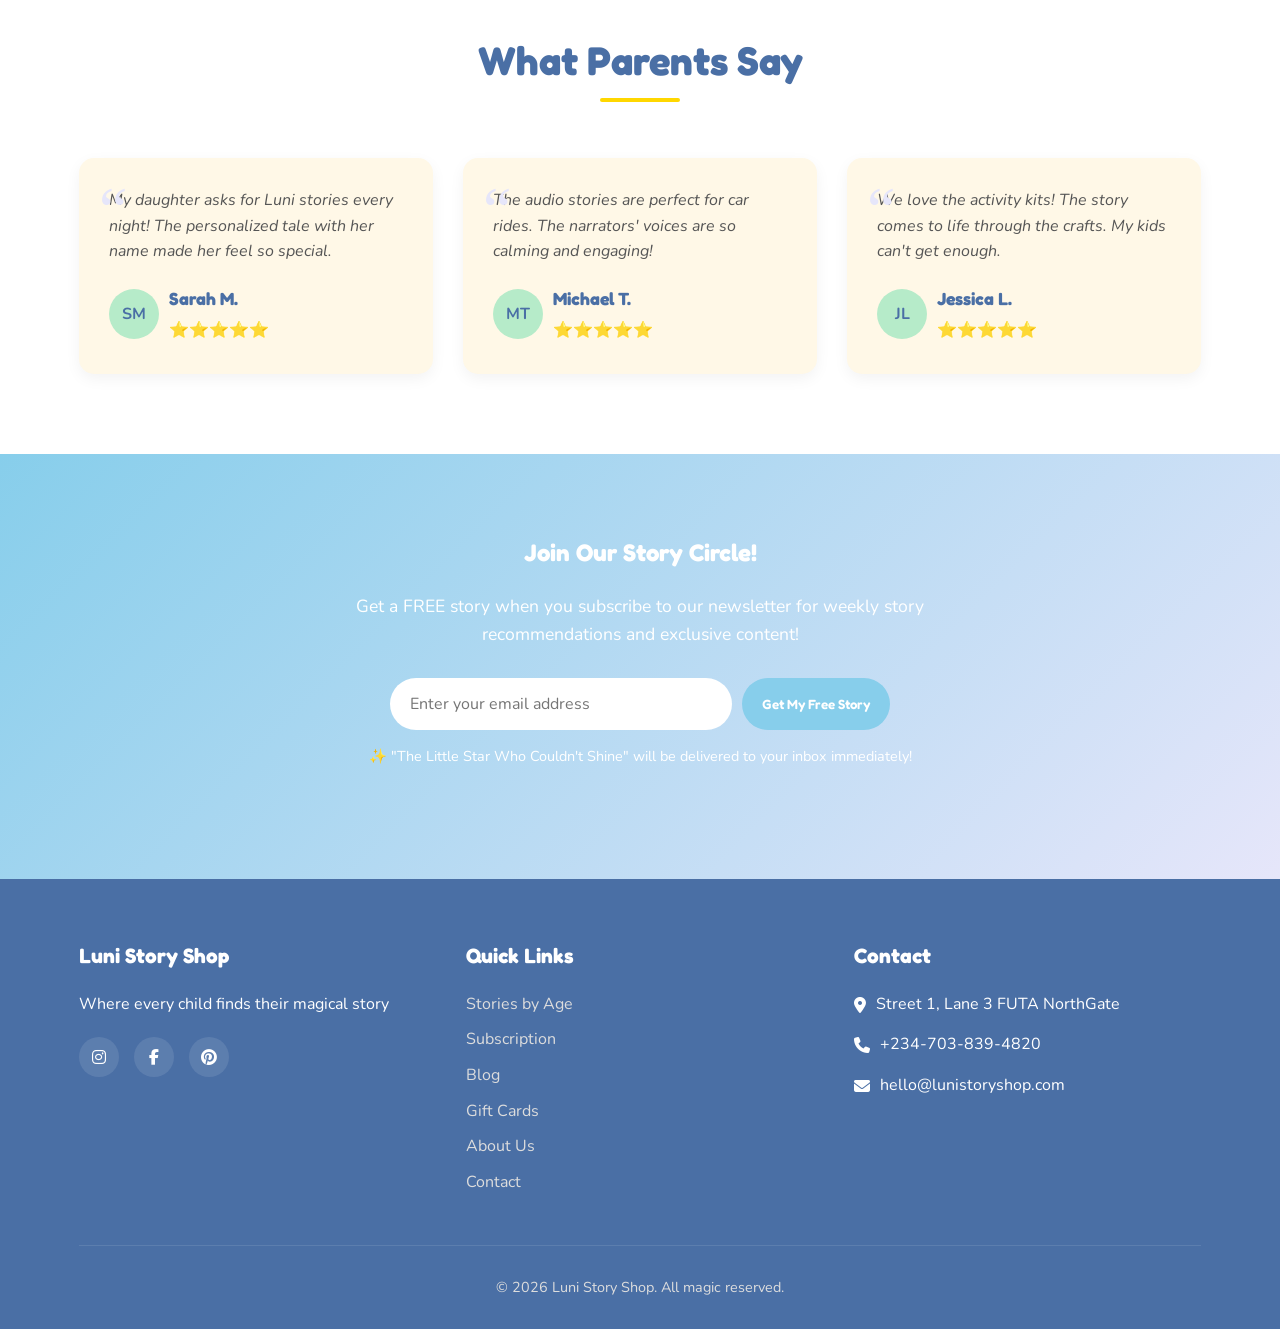
==== commit a64a64cc: "Change script source order and update data.js" ====
--- a/index.html
+++ b/index.html
@@ -912,5 +912,5 @@
         </div>
     </footer>
 
-    <script src="js/main.js"></script></body>
+    <script src="js/data.js"></script><script src="js/main.js"></script></body>
 </html>
--- a/css/extras.css
+++ b/css/extras.css
@@ -0,0 +1,38 @@
+html{scroll-behavior:smooth}img{max-width:100%;object-fit:cover;display:block}
+.story-image img,.blog-image img,.member-icon img,.community-icon img,.story-icon img,.virtual-event-image img,.popular-story-image img,.recent-post-image img,.category-icon img,.format-icon img{width:100%!important;height:100%!important;object-fit:cover}
+.story-icon,.community-icon{overflow:hidden;border-radius:20px}.member-image,.member-icon{overflow:hidden}
+.blog-image,.recent-post-image{overflow:hidden}.recent-post-image img{border-radius:8px}
+.category-icon{aspect-ratio:1;overflow:hidden;border-radius:20px}.category-icon img{border-radius:20px}
+.story-image,.virtual-event-image,.format-icon{overflow:hidden}.format-icon{aspect-ratio:1}
+nav a.active{color:var(--gold)}
+nav a{position:relative}nav a::after{content:"";position:absolute;left:0;bottom:-4px;width:0;height:3px;border-radius:2px;background:var(--gold);transition:width .3s}nav a:hover::after,nav a.active::after{width:100%}
+header{transition:box-shadow .3s}header.scrolled{box-shadow:0 4px 20px rgba(74,111,165,.25)}
+#progress{position:fixed;top:0;left:0;height:4px;width:0;background:linear-gradient(90deg,var(--sky-blue),var(--gold));z-index:300}
+.reveal{opacity:0;transform:translateY(34px);transition:opacity .7s ease,transform .7s ease}.reveal.in{opacity:1;transform:none}
+.story-card,.category-card,.event-card,.blog-card,.value-card,.team-member,.schedule-card,.testimonial-card{transition:transform .3s,box-shadow .3s}
+.story-card:hover,.event-card:hover,.blog-card:hover,.value-card:hover,.team-member:hover,.schedule-card:hover,.testimonial-card:hover{transform:translateY(-8px);box-shadow:0 15px 30px rgba(0,0,0,.12)}
+.story-image img,.blog-image img,.virtual-event-image img,.category-icon img{transition:transform .6s}
+.story-card:hover .story-image img,.blog-card:hover .blog-image img,.virtual-event-card:hover img,.category-card:hover img{transform:scale(1.08)}
+.hero-content h1,.page-hero h1{animation:rise .9s both}.hero-content p,.page-hero p{animation:rise .9s .2s both}.hero-buttons{animation:rise .9s .4s both}
+@keyframes rise{from{opacity:0;transform:translateY(30px)}to{opacity:1;transform:none}}
+.float{position:absolute;pointer-events:none;opacity:.7;animation:floaty 7s ease-in-out infinite;z-index:0}
+@keyframes floaty{0%,100%{transform:translateY(0) rotate(0)}50%{transform:translateY(-26px) rotate(15deg)}}
+.hero,.page-hero{position:relative;overflow:hidden}.logo-icon{display:inline-block;animation:wiggle 4s ease-in-out infinite}
+@keyframes wiggle{0%,90%,100%{transform:rotate(0)}93%{transform:rotate(-12deg)}96%{transform:rotate(12deg)}}
+.cta-button,.btn-primary,.btn-secondary,.btn-outline{cursor:pointer;transition:transform .2s,background-color .3s,color .3s}.cta-button:hover,.btn-primary:hover,.btn-outline:hover{transform:translateY(-2px) scale(1.04)}.cta-button:active,.btn-primary:active{transform:scale(.96)}
+.filter-btn{cursor:pointer}.age-group{cursor:pointer}.hidden{display:none!important}
+.pop{animation:pop .45s both}@keyframes pop{from{opacity:0;transform:scale(.9)}to{opacity:1;transform:none}}
+.empty-msg{text-align:center;padding:40px;color:#777;font-size:1.1rem;grid-column:1/-1}
+#toast{position:fixed;bottom:25px;left:50%;transform:translate(-50%,120px);background:var(--dark-blue);color:#fff;padding:14px 26px;border-radius:30px;box-shadow:0 8px 25px rgba(0,0,0,.25);z-index:500;transition:transform .4s;max-width:90%;text-align:center}#toast.show{transform:translate(-50%,0)}
+#modal{position:fixed;inset:0;background:rgba(40,55,90,.6);display:none;align-items:center;justify-content:center;z-index:400;padding:15px;backdrop-filter:blur(3px)}#modal.open{display:flex;animation:fade .3s}
+@keyframes fade{from{opacity:0}to{opacity:1}}
+.modal-box{background:#fff;border-radius:20px;max-width:560px;width:100%;max-height:88vh;overflow:auto;padding:30px;position:relative;animation:pop .35s}
+.modal-box img{border-radius:14px;margin-bottom:15px;max-height:260px;width:100%}.modal-box p{margin-bottom:12px}
+.modal-x{position:absolute;top:10px;right:14px;border:0;background:none;font-size:2rem;cursor:pointer;color:var(--dark-blue)}
+.modal-box input,.modal-box select{width:100%;padding:12px 15px;margin:6px 0 14px;border:2px solid var(--lavender);border-radius:12px;font:inherit}.modal-box input:focus{outline:0;border-color:var(--sky-blue)}
+.modal-box label{font-weight:600;color:var(--dark-blue)}.modal-actions{display:flex;gap:10px;flex-wrap:wrap;margin-top:15px}
+.calendar-date.event{cursor:pointer}.calendar-date.today{outline:2px solid var(--gold)}
+#totop{position:fixed;right:20px;bottom:20px;width:46px;height:46px;border-radius:50%;border:0;background:var(--sky-blue);color:#fff;font-size:1.3rem;cursor:pointer;opacity:0;pointer-events:none;transition:.3s;z-index:150}#totop.show{opacity:1;pointer-events:auto}
+.menu-btn{display:none;background:none;border:0;font-size:2rem;color:var(--dark-blue);cursor:pointer}
+@media(max-width:768px){.menu-btn{display:block;position:absolute;right:15px;top:12px}.header-content{position:relative}nav{display:none;width:100%}nav.open{display:block;animation:rise .3s}nav ul{flex-direction:column;align-items:center}.header-content .cta-button{display:none}}
+@media(prefers-reduced-motion:reduce){*{animation:none!important;transition:none!important}.reveal{opacity:1;transform:none}}
